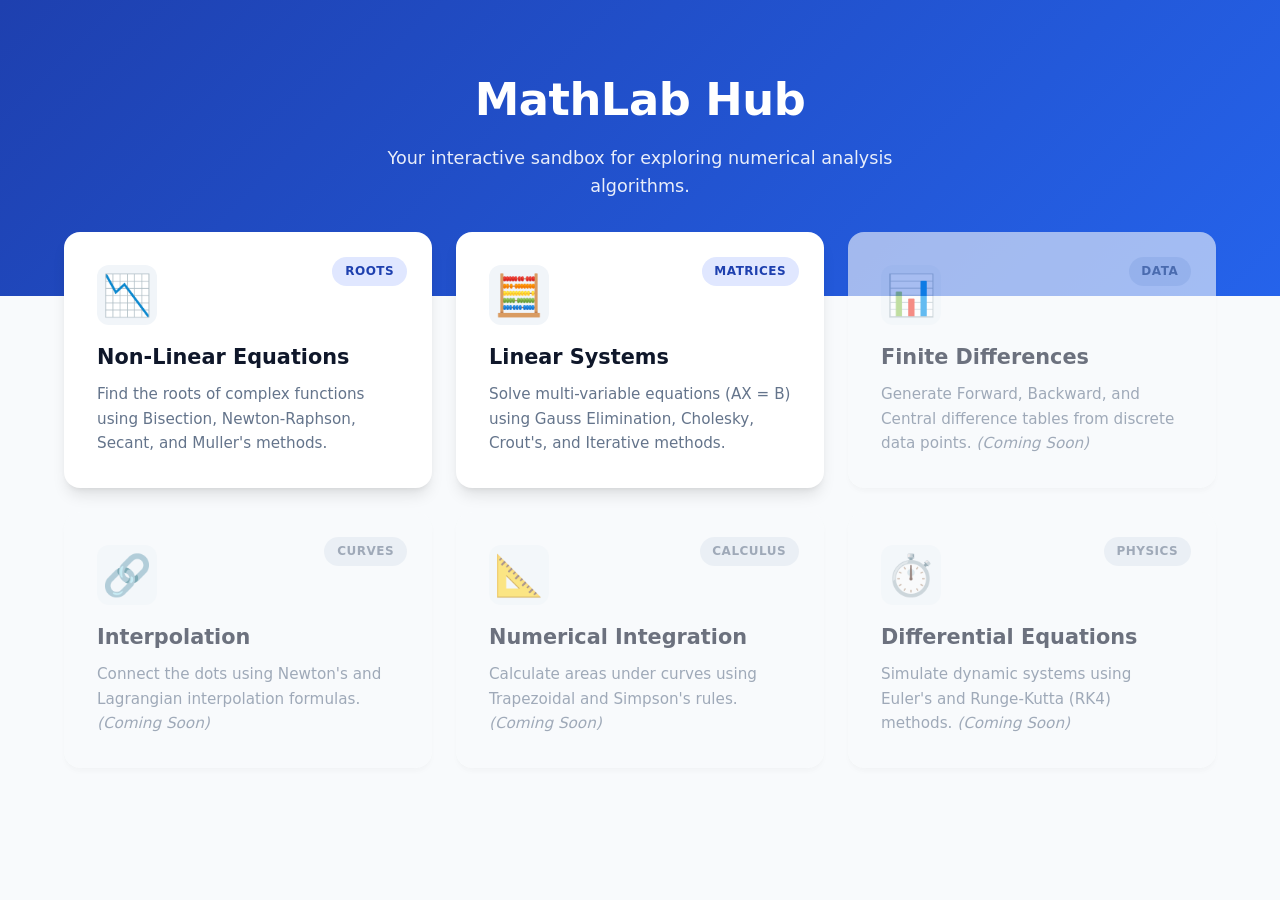
==== index.html @ a050010f "update" ====
<!DOCTYPE html>
<html lang="en">
<head>
    <meta charset="UTF-8">
    <meta name="viewport" content="width=device-width, initial-scale=1.0">
    <title>MathLab | Numerical Analysis</title>
    
    <style>
        :root {
            --primary: #2563eb;
            --primary-dark: #1e40af;
            --bg-color: #f8fafc;
            --card-bg: #ffffff;
            --text-main: #0f172a;
            --text-muted: #64748b;
        }

        * {
            box-sizing: border-box;
            margin: 0;
            padding: 0;
        }

        body {
            font-family: 'Segoe UI', system-ui, -apple-system, sans-serif;
            background-color: var(--bg-color);
            color: var(--text-main);
            line-height: 1.6;
            min-height: 100vh;
        }

        /* --- Modern Gradient Header --- */
        .hero {
            background: linear-gradient(135deg, var(--primary-dark) 0%, var(--primary) 100%);
            padding: 4rem 2rem 6rem 2rem; /* Extra padding at bottom for cards to overlap */
            text-align: center;
            color: white;
        }

        .hero h1 {
            font-size: 2.8rem;
            font-weight: 800;
            letter-spacing: -0.5px;
            margin-bottom: 0.5rem;
        }

        .hero p {
            font-size: 1.1rem;
            opacity: 0.9;
            max-width: 600px;
            margin: 0 auto;
        }

        /* --- Overlapping Grid Layout --- */
        .container {
            max-width: 1200px;
            margin: -4rem auto 3rem auto; /* Negative top margin pulls grid UP over the header */
            padding: 0 1.5rem;
        }

        .grid {
            display: grid;
            grid-template-columns: repeat(auto-fill, minmax(320px, 1fr));
            gap: 1.5rem;
        }

        /* --- Sleek Tool Cards --- */
        .card {
            background: var(--card-bg);
            border-radius: 16px;
            padding: 2rem;
            text-decoration: none;
            color: inherit;
            box-shadow: 0 10px 15px -3px rgba(0, 0, 0, 0.1), 0 4px 6px -4px rgba(0, 0, 0, 0.1);
            transition: all 0.3s cubic-bezier(0.4, 0, 0.2, 1);
            position: relative;
            border: 1px solid rgba(255, 255, 255, 0.1);
            display: flex;
            flex-direction: column;
        }

        .card:hover {
            transform: translateY(-8px);
            box-shadow: 0 20px 25px -5px rgba(0, 0, 0, 0.1), 0 8px 10px -6px rgba(0, 0, 0, 0.1);
            border-color: #cbd5e1;
        }

        /* Category Badge */
        .badge {
            position: absolute;
            top: 1.5rem;
            right: 1.5rem;
            background: #e0e7ff;
            color: var(--primary-dark);
            padding: 0.3rem 0.8rem;
            border-radius: 99px;
            font-size: 0.75rem;
            font-weight: 700;
            text-transform: uppercase;
            letter-spacing: 0.5px;
        }

        .icon {
            font-size: 2.5rem;
            margin-bottom: 1rem;
            display: inline-block;
            background: #f1f5f9;
            width: 60px;
            height: 60px;
            line-height: 60px;
            text-align: center;
            border-radius: 12px;
        }

        .card h3 {
            font-size: 1.3rem;
            margin-bottom: 0.5rem;
            color: var(--text-main);
        }

        .card p {
            color: var(--text-muted);
            font-size: 0.95rem;
            flex-grow: 1;
        }

        /* Styling for tools you are still building */
        .card.disabled {
            opacity: 0.6;
            cursor: not-allowed;
            background: #f8fafc;
            box-shadow: 0 4px 6px -1px rgba(0, 0, 0, 0.05);
        }

        .card.disabled:hover {
            transform: none;
            box-shadow: 0 4px 6px -1px rgba(0, 0, 0, 0.05);
            border-color: transparent;
        }

        .card.disabled .badge {
            background: #e2e8f0;
            color: #64748b;
        }

        /* Mobile Responsiveness */
        @media (max-width: 600px) {
            .hero { padding: 3rem 1rem 5rem 1rem; }
            .hero h1 { font-size: 2rem; }
            .container { margin-top: -3rem; }
            .card { padding: 1.5rem; }
        }
    </style>
</head>
<body>

    <header class="hero">
        <h1>MathLab Hub</h1>
        <p>Your interactive sandbox for exploring numerical analysis algorithms.</p>
    </header>

    <main class="container">
        <div class="grid">
            
            <a href="nonlinear.html" class="card">
                <span class="badge">Roots</span>
                <div class="icon">📉</div>
                <h3>Non-Linear Equations</h3>
                <p>Find the roots of complex functions using Bisection, Newton-Raphson, Secant, and Muller's methods.</p>
            </a>

            <a href="linear.html" class="card">
                <span class="badge">Matrices</span>
                <div class="icon">🧮</div>
                <h3>Linear Systems</h3>
                <p>Solve multi-variable equations (AX = B) using Gauss Elimination, Cholesky, Crout's, and Iterative methods.</p>
            </a>

            <a href="#" class="card disabled">
                <span class="badge">Data</span>
                <div class="icon">📊</div>
                <h3>Finite Differences</h3>
                <p>Generate Forward, Backward, and Central difference tables from discrete data points. <em>(Coming Soon)</em></p>
            </a>

            <a href="#" class="card disabled">
                <span class="badge">Curves</span>
                <div class="icon">🔗</div>
                <h3>Interpolation</h3>
                <p>Connect the dots using Newton's and Lagrangian interpolation formulas. <em>(Coming Soon)</em></p>
            </a>

            <a href="#" class="card disabled">
                <span class="badge">Calculus</span>
                <div class="icon">📐</div>
                <h3>Numerical Integration</h3>
                <p>Calculate areas under curves using Trapezoidal and Simpson's rules. <em>(Coming Soon)</em></p>
            </a>

            <a href="#" class="card disabled">
                <span class="badge">Physics</span>
                <div class="icon">⏱️</div>
                <h3>Differential Equations</h3>
                <p>Simulate dynamic systems using Euler's and Runge-Kutta (RK4) methods. <em>(Coming Soon)</em></p>
            </a>

        </div>
    </main>

</body>
</html>
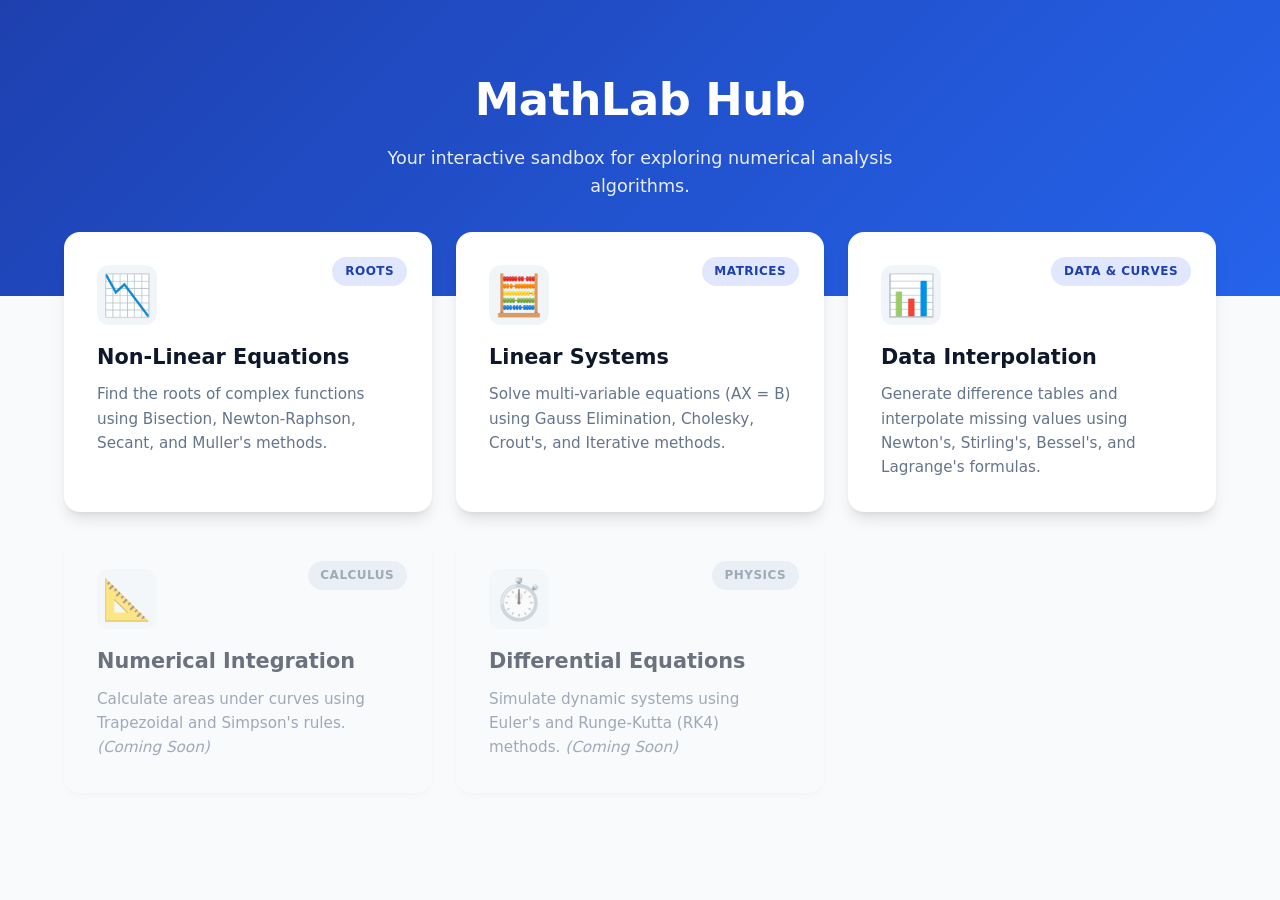
==== commit ca55b5cf: "update" ====
--- a/index.html
+++ b/index.html
@@ -176,19 +176,13 @@
                 <p>Solve multi-variable equations (AX = B) using Gauss Elimination, Cholesky, Crout's, and Iterative methods.</p>
             </a>
 
-            <a href="#" class="card disabled">
-                <span class="badge">Data</span>
+            <a href="finitedifferences.html" class="card">
+                <span class="badge">Data & Curves</span>
                 <div class="icon">📊</div>
-                <h3>Finite Differences</h3>
-                <p>Generate Forward, Backward, and Central difference tables from discrete data points. <em>(Coming Soon)</em></p>
-            </a>
-
-            <a href="#" class="card disabled">
-                <span class="badge">Curves</span>
-                <div class="icon">🔗</div>
-                <h3>Interpolation</h3>
-                <p>Connect the dots using Newton's and Lagrangian interpolation formulas. <em>(Coming Soon)</em></p>
-            </a>
+                <h3>Data Interpolation</h3>
+                <p>Generate difference tables and interpolate missing values using Newton's, Stirling's, Bessel's, and Lagrange's formulas.</p>
+            </a>
+
 
             <a href="#" class="card disabled">
                 <span class="badge">Calculus</span>
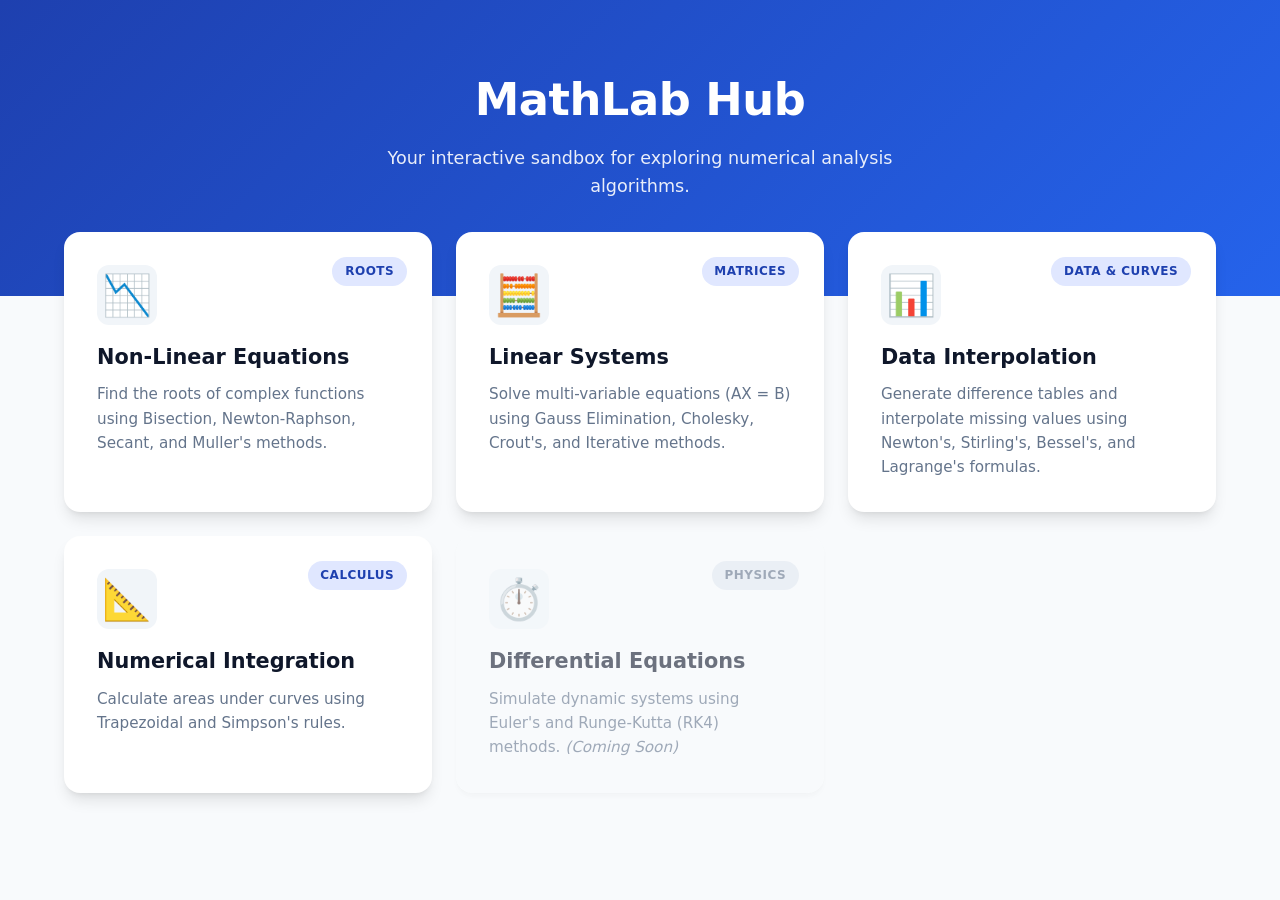
==== commit ed3012ec: "update" ====
--- a/index.html
+++ b/index.html
@@ -184,11 +184,11 @@
             </a>
 
 
-            <a href="#" class="card disabled">
+            <a href="./integration.html" class="card">
                 <span class="badge">Calculus</span>
                 <div class="icon">📐</div>
                 <h3>Numerical Integration</h3>
-                <p>Calculate areas under curves using Trapezoidal and Simpson's rules. <em>(Coming Soon)</em></p>
+                <p>Calculate areas under curves using Trapezoidal and Simpson's rules.</p>
             </a>
 
             <a href="#" class="card disabled">
